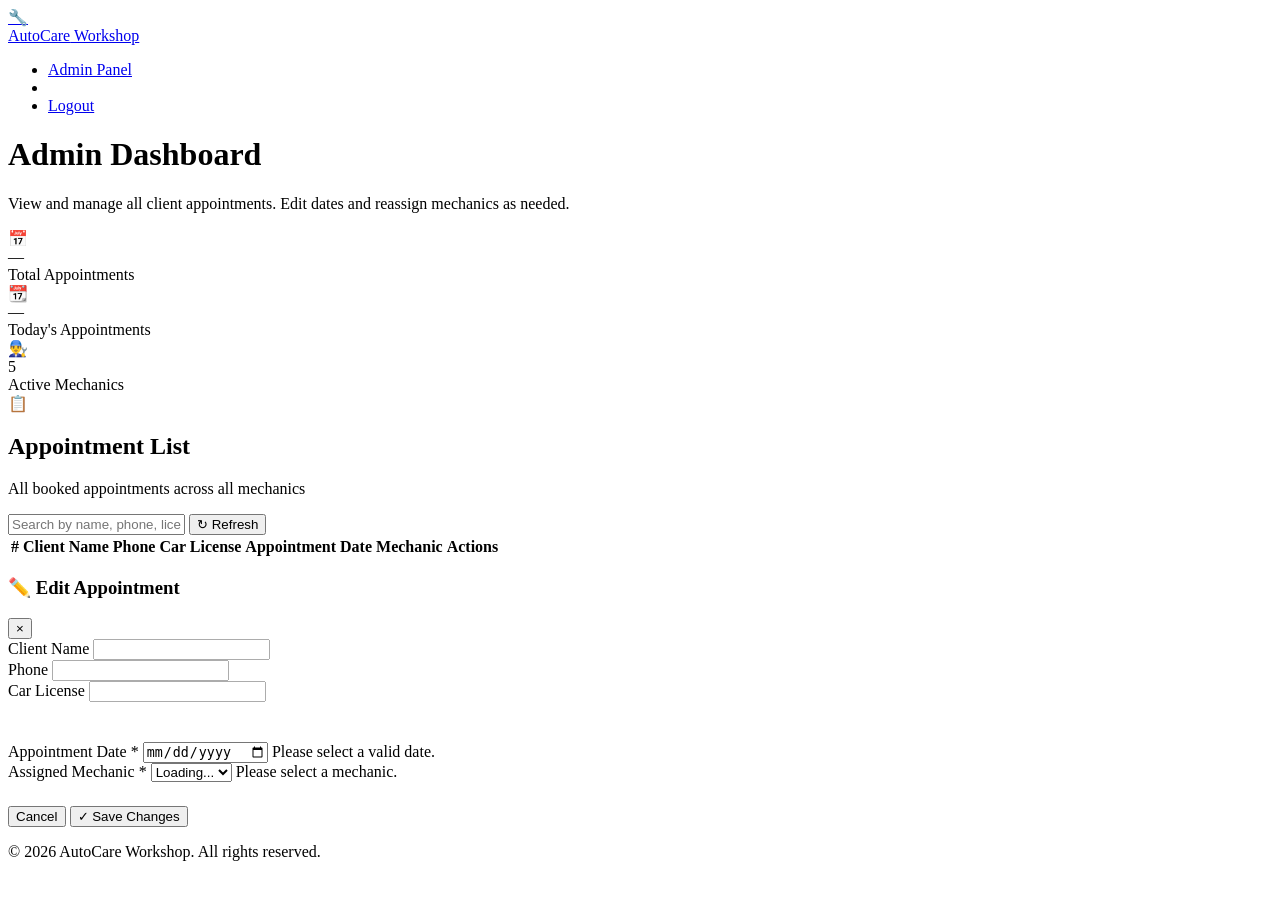
==== admin.html @ 13dbe958 "Add files via upload" ====
<!DOCTYPE html>
<html lang="en">
<head>
    <meta charset="UTF-8">
    <meta name="viewport" content="width=device-width, initial-scale=1.0">
    <meta name="description" content="Admin panel for managing car workshop appointments. View, edit, and reassign client bookings.">
    <title>AutoCare Workshop — Admin Panel</title>
    <link rel="stylesheet" href="css/style.css">
</head>
<body>
    <nav class="navbar">
        <div class="navbar-content">
            <a href="admin.html" class="navbar-brand">
                <div class="brand-icon">🔧</div>
                <div class="brand-text"><span>AutoCare</span> Workshop</div>
            </a>
            <ul class="navbar-links">
                <li><a href="admin.html" class="active">Admin Panel</a></li>
                <li><span class="navbar-user" id="navUser"></span></li>
                <li><a href="#" id="logoutLink" onclick="logoutUser(); return false;">Logout</a></li>
            </ul>
        </div>
    </nav>
    <div class="toast-container" id="toastContainer"></div>
    <div class="main-container">
        <div class="page-header">
            <h1>Admin <span class="gradient-text">Dashboard</span></h1>
            <p>View and manage all client appointments. Edit dates and reassign mechanics as needed.</p>
        </div>
        <div class="stats-row" id="statsRow">
            <div class="stat-card">
                <div class="stat-icon">📅</div>
                <div>
                    <div class="stat-value" id="statTotal">—</div>
                    <div class="stat-label">Total Appointments</div>
                </div>
            </div>
            <div class="stat-card">
                <div class="stat-icon">📆</div>
                <div>
                    <div class="stat-value" id="statToday">—</div>
                    <div class="stat-label">Today's Appointments</div>
                </div>
            </div>
            <div class="stat-card">
                <div class="stat-icon">👨‍🔧</div>
                <div>
                    <div class="stat-value" id="statMechanics">5</div>
                    <div class="stat-label">Active Mechanics</div>
                </div>
            </div>
        </div>
        <div class="card">
            <div class="card-header">
                <div class="icon">📋</div>
                <div>
                    <h2>Appointment List</h2>
                    <p>All booked appointments across all mechanics</p>
                </div>
            </div>
            <div class="filter-bar">
                <input type="text" class="search-input" id="searchInput" placeholder="Search by name, phone, license...">
                <button class="btn btn-secondary btn-sm" id="refreshBtn" onclick="loadAppointments()">
                    ↻ Refresh
                </button>
            </div>
            <div class="table-wrapper">
                <table class="data-table" id="appointmentTable">
                    <thead>
                        <tr>
                            <th>#</th>
                            <th>Client Name</th>
                            <th>Phone</th>
                            <th>Car License</th>
                            <th>Appointment Date</th>
                            <th>Mechanic</th>
                            <th>Actions</th>
                        </tr>
                    </thead>
                    <tbody id="appointmentTableBody">
                    </tbody>
                </table>
            </div>
            <div class="empty-state" id="emptyState" style="display: none;">
                <div class="empty-icon">📭</div>
                <h3>No Appointments Found</h3>
                <p>There are no appointments in the system yet. Clients can book through the <a href="index.html" style="color: var(--accent-blue);">booking page</a>.</p>
            </div>
        </div>
    </div>
    <div class="modal-overlay" id="editModal">
        <div class="modal">
            <div class="modal-header">
                <h3>✏️ Edit Appointment</h3>
                <button class="modal-close" onclick="closeEditModal()">&times;</button>
            </div>
            <form id="editForm" novalidate>
                <input type="hidden" id="editAppointmentId">
                <div class="form-grid">
                    <div class="form-group">
                        <label>Client Name</label>
                        <input type="text" id="editClientName" readonly style="opacity: 0.6; cursor: not-allowed;">
                    </div>
                    <div class="form-group">
                        <label>Phone</label>
                        <input type="text" id="editPhone" readonly style="opacity: 0.6; cursor: not-allowed;">
                    </div>
                    <div class="form-group">
                        <label>Car License</label>
                        <input type="text" id="editCarLicense" readonly style="opacity: 0.6; cursor: not-allowed;">
                    </div>
                </div>
                <hr style="border: none; border-top: 1px solid var(--border-color); margin: 1.25rem 0;">
                <div class="form-grid">
                    <div class="form-group">
                        <label for="editDate">Appointment Date <span class="required">*</span></label>
                        <input type="date" id="editDate" required>
                        <span class="error-msg" id="editDateError">Please select a valid date.</span>
                    </div>
                    <div class="form-group">
                        <label for="editMechanic">Assigned Mechanic <span class="required">*</span></label>
                        <select id="editMechanic" required>
                            <option value="">Loading...</option>
                        </select>
                        <span class="error-msg" id="editMechanicError">Please select a mechanic.</span>
                        <div class="mechanic-info" id="editMechanicInfo" style="display: none;">
                            <span class="info-icon">ℹ️</span>
                            <span id="editMechanicInfoText"></span>
                        </div>
                    </div>
                </div>
                <div class="form-actions" style="margin-top: 1.5rem;">
                    <button type="button" class="btn btn-secondary" onclick="closeEditModal()">Cancel</button>
                    <button type="submit" class="btn btn-success" id="saveEditBtn">✓ Save Changes</button>
                </div>
            </form>
        </div>
    </div>
    <footer class="footer">
        <p>&copy; 2026 AutoCare Workshop. All rights reserved.</p>
    </footer>
    <script src="js/auth-guard.js" data-role="admin"></script>
    <script src="js/admin.js"></script>
</body>
</html>
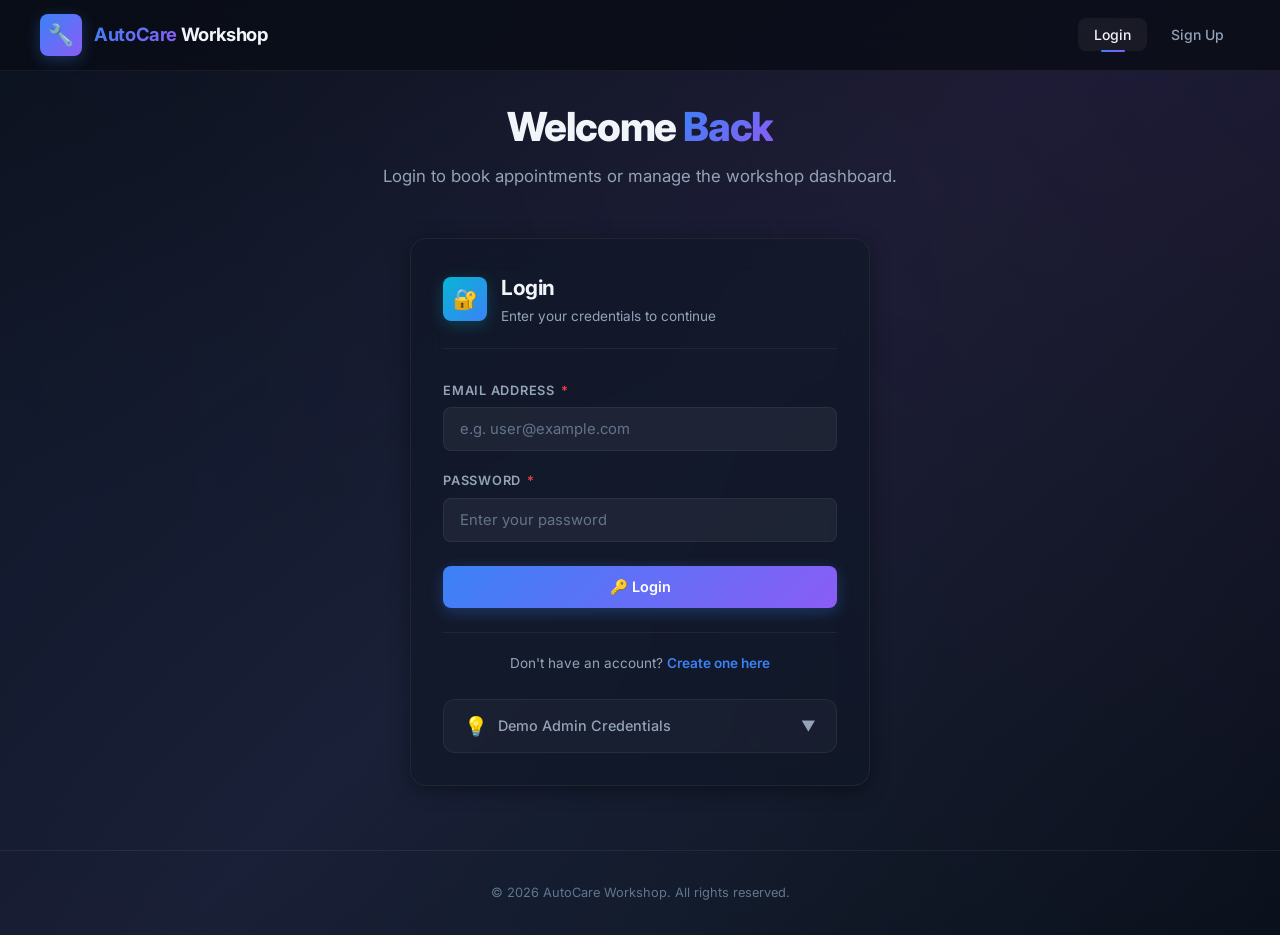
==== commit 8699598c: "Refactor API and frontend, fix booking and layout bugs Backend - Add api/bootstrap.php with shared s" ====
--- a/admin.html
+++ b/admin.html
@@ -5,6 +5,7 @@
     <meta name="viewport" content="width=device-width, initial-scale=1.0">
     <meta name="description" content="Admin panel for managing car workshop appointments. View, edit, and reassign client bookings.">
     <title>AutoCare Workshop — Admin Panel</title>
+    <link rel="icon" href="data:image/svg+xml,<svg xmlns='http://www.w3.org/2000/svg' viewBox='0 0 100 100'><text y='.9em' font-size='90'>🔧</text></svg>">
     <link rel="stylesheet" href="css/style.css">
 </head>
 <body>
@@ -17,7 +18,7 @@
             <ul class="navbar-links">
                 <li><a href="admin.html" class="active">Admin Panel</a></li>
                 <li><span class="navbar-user" id="navUser"></span></li>
-                <li><a href="#" id="logoutLink" onclick="logoutUser(); return false;">Logout</a></li>
+                <li><a href="login.html" id="logoutLink" onclick="logoutUser(); return false;">Logout</a></li>
             </ul>
         </div>
     </nav>
@@ -43,9 +44,16 @@
                 </div>
             </div>
             <div class="stat-card">
+                <div class="stat-icon">⏭️</div>
+                <div>
+                    <div class="stat-value" id="statUpcoming">—</div>
+                    <div class="stat-label">Upcoming</div>
+                </div>
+            </div>
+            <div class="stat-card">
                 <div class="stat-icon">👨‍🔧</div>
                 <div>
-                    <div class="stat-value" id="statMechanics">5</div>
+                    <div class="stat-value" id="statMechanics">—</div>
                     <div class="stat-label">Active Mechanics</div>
                 </div>
             </div>
@@ -59,8 +67,8 @@
                 </div>
             </div>
             <div class="filter-bar">
-                <input type="text" class="search-input" id="searchInput" placeholder="Search by name, phone, license...">
-                <button class="btn btn-secondary btn-sm" id="refreshBtn" onclick="loadAppointments()">
+                <input type="text" class="search-input" id="searchInput" placeholder="Search by name, phone, license, mechanic or date...">
+                <button class="btn btn-secondary btn-sm" id="refreshBtn" type="button">
                     ↻ Refresh
                 </button>
             </div>
@@ -84,7 +92,7 @@
             <div class="empty-state" id="emptyState" style="display: none;">
                 <div class="empty-icon">📭</div>
                 <h3>No Appointments Found</h3>
-                <p>There are no appointments in the system yet. Clients can book through the <a href="index.html" style="color: var(--accent-blue);">booking page</a>.</p>
+                <p>There are no appointments in the system yet.</p>
             </div>
         </div>
     </div>
@@ -92,25 +100,24 @@
         <div class="modal">
             <div class="modal-header">
                 <h3>✏️ Edit Appointment</h3>
-                <button class="modal-close" onclick="closeEditModal()">&times;</button>
+                <button class="modal-close" type="button" aria-label="Close" onclick="closeEditModal()">&times;</button>
             </div>
             <form id="editForm" novalidate>
-                <input type="hidden" id="editAppointmentId">
                 <div class="form-grid">
                     <div class="form-group">
-                        <label>Client Name</label>
-                        <input type="text" id="editClientName" readonly style="opacity: 0.6; cursor: not-allowed;">
+                        <label for="editClientName">Client Name</label>
+                        <input type="text" id="editClientName" readonly>
                     </div>
                     <div class="form-group">
-                        <label>Phone</label>
-                        <input type="text" id="editPhone" readonly style="opacity: 0.6; cursor: not-allowed;">
+                        <label for="editPhone">Phone</label>
+                        <input type="text" id="editPhone" readonly>
                     </div>
                     <div class="form-group">
-                        <label>Car License</label>
-                        <input type="text" id="editCarLicense" readonly style="opacity: 0.6; cursor: not-allowed;">
+                        <label for="editCarLicense">Car License</label>
+                        <input type="text" id="editCarLicense" readonly>
                     </div>
                 </div>
-                <hr style="border: none; border-top: 1px solid var(--border-color); margin: 1.25rem 0;">
+                <hr class="modal-divider">
                 <div class="form-grid">
                     <div class="form-group">
                         <label for="editDate">Appointment Date <span class="required">*</span></label>
@@ -139,6 +146,7 @@
     <footer class="footer">
         <p>&copy; 2026 AutoCare Workshop. All rights reserved.</p>
     </footer>
+    <script src="js/common.js"></script>
     <script src="js/auth-guard.js" data-role="admin"></script>
     <script src="js/admin.js"></script>
 </body>
--- a/css/style.css
+++ b/css/style.css
@@ -0,0 +1,1129 @@
+
+@import url('https://fonts.googleapis.com/css2?family=Inter:wght@300;400;500;600;700;800&display=swap');
+:root {
+    --bg-primary: #0a0e17;
+    --bg-secondary: #111827;
+    --bg-card: rgba(17, 24, 39, 0.7);
+    --bg-glass: rgba(255, 255, 255, 0.03);
+    --bg-input: rgba(255, 255, 255, 0.05);
+    --text-primary: #f1f5f9;
+    --text-secondary: #94a3b8;
+    --text-muted: #64748b;
+    --accent-blue: #3b82f6;
+    --accent-blue-light: #60a5fa;
+    --accent-cyan: #06b6d4;
+    --accent-purple: #8b5cf6;
+    --accent-green: #10b981;
+    --accent-orange: #f59e0b;
+    --accent-red: #ef4444;
+    --gradient-primary: linear-gradient(135deg, #3b82f6, #8b5cf6);
+    --gradient-accent: linear-gradient(135deg, #06b6d4, #3b82f6);
+    --gradient-success: linear-gradient(135deg, #10b981, #06b6d4);
+    --gradient-bg: linear-gradient(135deg, #0a0e17 0%, #1a1a2e 50%, #0a0e17 100%);
+    --border-color: rgba(255, 255, 255, 0.06);
+    --border-hover: rgba(255, 255, 255, 0.12);
+    --shadow-sm: 0 1px 3px rgba(0, 0, 0, 0.3);
+    --shadow-md: 0 4px 20px rgba(0, 0, 0, 0.4);
+    --shadow-lg: 0 10px 40px rgba(0, 0, 0, 0.5);
+    --shadow-glow: 0 0 30px rgba(59, 130, 246, 0.15);
+    --radius-sm: 8px;
+    --radius-md: 12px;
+    --radius-lg: 16px;
+    --radius-xl: 24px;
+    --transition: all 0.3s cubic-bezier(0.4, 0, 0.2, 1);
+}
+*,
+*::before,
+*::after {
+    margin: 0;
+    padding: 0;
+    box-sizing: border-box;
+}
+html {
+    scroll-behavior: smooth;
+}
+body {
+    font-family: 'Inter', -apple-system, BlinkMacSystemFont, sans-serif;
+    background: var(--gradient-bg);
+    color: var(--text-primary);
+    min-height: 100vh;
+    line-height: 1.6;
+    overflow-x: hidden;
+    -webkit-font-smoothing: antialiased;
+}
+body::before {
+    content: '';
+    position: fixed;
+    top: -50%;
+    left: -50%;
+    width: 200%;
+    height: 200%;
+    background: radial-gradient(circle at 20% 50%, rgba(59, 130, 246, 0.06) 0%, transparent 50%),
+                radial-gradient(circle at 80% 20%, rgba(139, 92, 246, 0.06) 0%, transparent 50%),
+                radial-gradient(circle at 50% 80%, rgba(6, 182, 212, 0.04) 0%, transparent 50%);
+    pointer-events: none;
+    z-index: 0;
+    animation: bgFloat 20s ease-in-out infinite;
+}
+@keyframes bgFloat {
+    0%, 100% { transform: translate(0, 0) rotate(0deg); }
+    33% { transform: translate(20px, -20px) rotate(1deg); }
+    66% { transform: translate(-10px, 15px) rotate(-1deg); }
+}
+.navbar {
+    position: sticky;
+    top: 0;
+    z-index: 100;
+    backdrop-filter: blur(20px);
+    -webkit-backdrop-filter: blur(20px);
+    background: rgba(10, 14, 23, 0.85);
+    border-bottom: 1px solid var(--border-color);
+    padding: 0 2rem;
+}
+.navbar-content {
+    max-width: 1200px;
+    margin: 0 auto;
+    display: flex;
+    align-items: center;
+    justify-content: space-between;
+    height: 70px;
+}
+.navbar-brand {
+    display: flex;
+    align-items: center;
+    gap: 12px;
+    text-decoration: none;
+    color: var(--text-primary);
+}
+.navbar-brand .brand-icon {
+    width: 42px;
+    height: 42px;
+    background: var(--gradient-primary);
+    border-radius: var(--radius-sm);
+    display: flex;
+    align-items: center;
+    justify-content: center;
+    font-size: 1.3rem;
+    box-shadow: 0 4px 15px rgba(59, 130, 246, 0.3);
+}
+.navbar-brand .brand-text {
+    font-size: 1.15rem;
+    font-weight: 700;
+    letter-spacing: -0.02em;
+}
+.navbar-brand .brand-text span {
+    background: var(--gradient-primary);
+    -webkit-background-clip: text;
+    -webkit-text-fill-color: transparent;
+    background-clip: text;
+}
+.navbar-links {
+    display: flex;
+    align-items: center;
+    gap: 8px;
+    list-style: none;
+}
+.navbar-links a {
+    text-decoration: none;
+    color: var(--text-secondary);
+    font-size: 0.875rem;
+    font-weight: 500;
+    padding: 8px 16px;
+    border-radius: var(--radius-sm);
+    transition: var(--transition);
+    position: relative;
+}
+.navbar-links a:hover,
+.navbar-links a.active {
+    color: var(--text-primary);
+    background: var(--bg-input);
+}
+.navbar-links a.active::after {
+    content: '';
+    position: absolute;
+    bottom: -1px;
+    left: 50%;
+    transform: translateX(-50%);
+    width: 24px;
+    height: 2px;
+    background: var(--gradient-primary);
+    border-radius: 2px;
+}
+.main-container {
+    position: relative;
+    z-index: 1;
+    max-width: 1200px;
+    margin: 0 auto;
+    padding: 2rem;
+}
+.page-header {
+    text-align: center;
+    margin-bottom: 3rem;
+    animation: fadeInDown 0.6s ease-out;
+}
+.page-header h1 {
+    font-size: 2.5rem;
+    font-weight: 800;
+    letter-spacing: -0.03em;
+    margin-bottom: 0.75rem;
+    line-height: 1.2;
+}
+.page-header h1 .gradient-text {
+    background: var(--gradient-primary);
+    -webkit-background-clip: text;
+    -webkit-text-fill-color: transparent;
+    background-clip: text;
+}
+.page-header p {
+    color: var(--text-secondary);
+    font-size: 1.05rem;
+    max-width: 600px;
+    margin: 0 auto;
+}
+.card {
+    background: var(--bg-card);
+    backdrop-filter: blur(16px);
+    -webkit-backdrop-filter: blur(16px);
+    border: 1px solid var(--border-color);
+    border-radius: var(--radius-lg);
+    padding: 2rem;
+    box-shadow: var(--shadow-md);
+    transition: var(--transition);
+    animation: fadeInUp 0.6s ease-out;
+}
+.card:hover {
+    border-color: var(--border-hover);
+    box-shadow: var(--shadow-lg);
+}
+.card-header {
+    display: flex;
+    align-items: center;
+    gap: 14px;
+    margin-bottom: 2rem;
+    padding-bottom: 1.25rem;
+    border-bottom: 1px solid var(--border-color);
+}
+.card-header .icon {
+    width: 44px;
+    height: 44px;
+    background: var(--gradient-accent);
+    border-radius: var(--radius-sm);
+    display: flex;
+    align-items: center;
+    justify-content: center;
+    font-size: 1.25rem;
+    flex-shrink: 0;
+    box-shadow: 0 4px 15px rgba(6, 182, 212, 0.25);
+}
+.card-header h2 {
+    font-size: 1.3rem;
+    font-weight: 700;
+    letter-spacing: -0.02em;
+}
+.card-header p {
+    color: var(--text-secondary);
+    font-size: 0.85rem;
+    margin-top: 2px;
+}
+.form-grid {
+    display: grid;
+    grid-template-columns: repeat(2, 1fr);
+    gap: 1.25rem;
+}
+.form-group {
+    display: flex;
+    flex-direction: column;
+    gap: 6px;
+}
+.form-group.full-width {
+    grid-column: 1 / -1;
+}
+.form-group label {
+    font-size: 0.8rem;
+    font-weight: 600;
+    color: var(--text-secondary);
+    text-transform: uppercase;
+    letter-spacing: 0.06em;
+}
+.form-group label .required {
+    color: var(--accent-red);
+    margin-left: 2px;
+}
+.form-group input,
+.form-group select,
+.form-group textarea {
+    width: 100%;
+    padding: 12px 16px;
+    background: var(--bg-input);
+    border: 1px solid var(--border-color);
+    border-radius: var(--radius-sm);
+    color: var(--text-primary);
+    font-family: 'Inter', sans-serif;
+    font-size: 0.925rem;
+    transition: var(--transition);
+    outline: none;
+}
+.form-group input:focus,
+.form-group select:focus,
+.form-group textarea:focus {
+    border-color: var(--accent-blue);
+    background: rgba(59, 130, 246, 0.05);
+    box-shadow: 0 0 0 3px rgba(59, 130, 246, 0.1);
+}
+.form-group input::placeholder,
+.form-group textarea::placeholder {
+    color: var(--text-muted);
+}
+.form-group input.error,
+.form-group select.error {
+    border-color: var(--accent-red);
+    box-shadow: 0 0 0 3px rgba(239, 68, 68, 0.1);
+}
+.form-group .error-msg {
+    font-size: 0.75rem;
+    color: var(--accent-red);
+    display: none;
+    margin-top: 2px;
+}
+.form-group .error-msg.visible {
+    display: block;
+    animation: fadeIn 0.3s ease-out;
+}
+.form-group select {
+    cursor: pointer;
+    appearance: none;
+    background-image: url("data:image/svg+xml,%3Csvg xmlns='http://www.w3.org/2000/svg' width='12' height='12' viewBox='0 0 24 24' fill='none' stroke='%2394a3b8' stroke-width='2' stroke-linecap='round' stroke-linejoin='round'%3E%3Cpolyline points='6 9 12 15 18 9'%3E%3C/polyline%3E%3C/svg%3E");
+    background-repeat: no-repeat;
+    background-position: right 14px center;
+    padding-right: 40px;
+}
+.form-group select option {
+    background: var(--bg-secondary);
+    color: var(--text-primary);
+}
+.form-group .input-help {
+    font-size: 0.72rem;
+    color: var(--text-muted);
+    font-style: italic;
+}
+.btn {
+    display: inline-flex;
+    align-items: center;
+    justify-content: center;
+    gap: 8px;
+    padding: 12px 28px;
+    font-family: 'Inter', sans-serif;
+    font-size: 0.9rem;
+    font-weight: 600;
+    border: none;
+    border-radius: var(--radius-sm);
+    cursor: pointer;
+    transition: var(--transition);
+    text-decoration: none;
+    position: relative;
+    overflow: hidden;
+}
+.btn-primary {
+    background: var(--gradient-primary);
+    color: #fff;
+    box-shadow: 0 4px 15px rgba(59, 130, 246, 0.3);
+}
+.btn-primary:hover {
+    transform: translateY(-2px);
+    box-shadow: 0 8px 25px rgba(59, 130, 246, 0.4);
+}
+.btn-primary:active {
+    transform: translateY(0);
+}
+.btn-primary:disabled {
+    opacity: 0.6;
+    cursor: not-allowed;
+    transform: none;
+}
+.btn-success {
+    background: var(--gradient-success);
+    color: #fff;
+    box-shadow: 0 4px 15px rgba(16, 185, 129, 0.3);
+}
+.btn-success:hover {
+    transform: translateY(-2px);
+    box-shadow: 0 8px 25px rgba(16, 185, 129, 0.4);
+}
+.btn-secondary {
+    background: var(--bg-input);
+    color: var(--text-secondary);
+    border: 1px solid var(--border-color);
+}
+.btn-secondary:hover {
+    color: var(--text-primary);
+    border-color: var(--border-hover);
+    background: rgba(255, 255, 255, 0.08);
+}
+.btn-danger {
+    background: linear-gradient(135deg, #ef4444, #dc2626);
+    color: #fff;
+    box-shadow: 0 4px 15px rgba(239, 68, 68, 0.3);
+}
+.btn-danger:hover {
+    transform: translateY(-2px);
+    box-shadow: 0 8px 25px rgba(239, 68, 68, 0.4);
+}
+.btn-sm {
+    padding: 8px 16px;
+    font-size: 0.8rem;
+}
+.form-actions {
+    display: flex;
+    gap: 12px;
+    margin-top: 1.5rem;
+    justify-content: flex-end;
+}
+.spinner {
+    display: inline-block;
+    width: 18px;
+    height: 18px;
+    border: 2px solid rgba(255, 255, 255, 0.3);
+    border-top-color: #fff;
+    border-radius: 50%;
+    animation: spin 0.6s linear infinite;
+}
+@keyframes spin {
+    to { transform: rotate(360deg); }
+}
+.toast-container {
+    position: fixed;
+    top: 90px;
+    right: 20px;
+    z-index: 9999;
+    display: flex;
+    flex-direction: column;
+    gap: 10px;
+}
+.toast {
+    display: flex;
+    align-items: center;
+    gap: 12px;
+    padding: 14px 20px;
+    background: var(--bg-secondary);
+    border: 1px solid var(--border-color);
+    border-radius: var(--radius-md);
+    backdrop-filter: blur(16px);
+    box-shadow: var(--shadow-lg);
+    min-width: 320px;
+    max-width: 450px;
+    animation: slideInRight 0.4s cubic-bezier(0.34, 1.56, 0.64, 1);
+    transition: var(--transition);
+}
+.toast.removing {
+    animation: slideOutRight 0.3s ease-in forwards;
+}
+.toast-icon {
+    flex-shrink: 0;
+    width: 32px;
+    height: 32px;
+    border-radius: var(--radius-sm);
+    display: flex;
+    align-items: center;
+    justify-content: center;
+    font-size: 1rem;
+}
+.toast.success .toast-icon {
+    background: rgba(16, 185, 129, 0.15);
+    color: var(--accent-green);
+}
+.toast.success {
+    border-left: 3px solid var(--accent-green);
+}
+.toast.error .toast-icon {
+    background: rgba(239, 68, 68, 0.15);
+    color: var(--accent-red);
+}
+.toast.error {
+    border-left: 3px solid var(--accent-red);
+}
+.toast.warning .toast-icon {
+    background: rgba(245, 158, 11, 0.15);
+    color: var(--accent-orange);
+}
+.toast.warning {
+    border-left: 3px solid var(--accent-orange);
+}
+.toast.info .toast-icon {
+    background: rgba(59, 130, 246, 0.15);
+    color: var(--accent-blue);
+}
+.toast.info {
+    border-left: 3px solid var(--accent-blue);
+}
+.toast-content {
+    flex: 1;
+}
+.toast-content .toast-title {
+    font-size: 0.85rem;
+    font-weight: 600;
+    margin-bottom: 2px;
+}
+.toast-content .toast-message {
+    font-size: 0.8rem;
+    color: var(--text-secondary);
+    line-height: 1.4;
+}
+.toast-close {
+    background: none;
+    border: none;
+    color: var(--text-muted);
+    cursor: pointer;
+    padding: 4px;
+    font-size: 1.1rem;
+    transition: var(--transition);
+}
+.toast-close:hover {
+    color: var(--text-primary);
+}
+.table-wrapper {
+    overflow-x: auto;
+    border-radius: var(--radius-md);
+    border: 1px solid var(--border-color);
+}
+.data-table {
+    width: 100%;
+    border-collapse: collapse;
+    font-size: 0.875rem;
+}
+.data-table thead {
+    background: rgba(255, 255, 255, 0.03);
+}
+.data-table th {
+    padding: 14px 16px;
+    text-align: left;
+    font-weight: 600;
+    font-size: 0.75rem;
+    text-transform: uppercase;
+    letter-spacing: 0.06em;
+    color: var(--text-secondary);
+    border-bottom: 1px solid var(--border-color);
+    white-space: nowrap;
+}
+.data-table td {
+    padding: 14px 16px;
+    border-bottom: 1px solid var(--border-color);
+    color: var(--text-primary);
+    vertical-align: middle;
+}
+.data-table tbody tr {
+    transition: var(--transition);
+}
+.data-table tbody tr:hover {
+    background: rgba(59, 130, 246, 0.04);
+}
+.data-table tbody tr:last-child td {
+    border-bottom: none;
+}
+.mechanic-badge {
+    display: inline-flex;
+    align-items: center;
+    gap: 6px;
+    padding: 4px 12px;
+    background: rgba(139, 92, 246, 0.12);
+    color: var(--accent-purple);
+    border-radius: 20px;
+    font-size: 0.8rem;
+    font-weight: 500;
+}
+.date-badge {
+    display: inline-flex;
+    align-items: center;
+    gap: 6px;
+    padding: 4px 12px;
+    background: rgba(6, 182, 212, 0.12);
+    color: var(--accent-cyan);
+    border-radius: 20px;
+    font-size: 0.8rem;
+    font-weight: 500;
+}
+.empty-state {
+    text-align: center;
+    padding: 4rem 2rem;
+    color: var(--text-muted);
+}
+.empty-state .empty-icon {
+    font-size: 3rem;
+    margin-bottom: 1rem;
+    opacity: 0.5;
+}
+.empty-state h3 {
+    font-size: 1.1rem;
+    margin-bottom: 0.5rem;
+    color: var(--text-secondary);
+}
+.empty-state p {
+    font-size: 0.85rem;
+}
+.modal-overlay {
+    display: none;
+    position: fixed;
+    top: 0;
+    left: 0;
+    width: 100%;
+    height: 100%;
+    background: rgba(0, 0, 0, 0.6);
+    backdrop-filter: blur(6px);
+    z-index: 1000;
+    align-items: center;
+    justify-content: center;
+    animation: fadeIn 0.2s ease-out;
+}
+.modal-overlay.active {
+    display: flex;
+}
+.modal {
+    background: var(--bg-secondary);
+    border: 1px solid var(--border-color);
+    border-radius: var(--radius-lg);
+    padding: 2rem;
+    width: 90%;
+    max-width: 520px;
+    box-shadow: var(--shadow-lg);
+    animation: scaleIn 0.3s cubic-bezier(0.34, 1.56, 0.64, 1);
+    max-height: 90vh;
+    overflow-y: auto;
+}
+.modal-header {
+    display: flex;
+    align-items: center;
+    justify-content: space-between;
+    margin-bottom: 1.5rem;
+    padding-bottom: 1rem;
+    border-bottom: 1px solid var(--border-color);
+}
+.modal-header h3 {
+    font-size: 1.15rem;
+    font-weight: 700;
+}
+.modal-close {
+    background: none;
+    border: none;
+    color: var(--text-muted);
+    cursor: pointer;
+    font-size: 1.5rem;
+    padding: 4px;
+    transition: var(--transition);
+    line-height: 1;
+}
+.modal-close:hover {
+    color: var(--text-primary);
+}
+.modal .form-grid {
+    grid-template-columns: 1fr;
+}
+.help-section {
+    margin-top: 2rem;
+    animation: fadeInUp 0.6s ease-out 0.2s both;
+}
+.help-toggle {
+    display: flex;
+    align-items: center;
+    gap: 10px;
+    background: var(--bg-glass);
+    border: 1px solid var(--border-color);
+    border-radius: var(--radius-md);
+    padding: 14px 20px;
+    cursor: pointer;
+    width: 100%;
+    color: var(--text-secondary);
+    font-family: 'Inter', sans-serif;
+    font-size: 0.9rem;
+    font-weight: 500;
+    transition: var(--transition);
+}
+.help-toggle:hover {
+    color: var(--text-primary);
+    border-color: var(--border-hover);
+    background: rgba(255, 255, 255, 0.05);
+}
+.help-toggle .help-icon {
+    font-size: 1.2rem;
+}
+.help-toggle .chevron {
+    margin-left: auto;
+    transition: transform 0.3s ease;
+}
+.help-toggle.active .chevron {
+    transform: rotate(180deg);
+}
+.help-content {
+    max-height: 0;
+    overflow: hidden;
+    transition: max-height 0.4s cubic-bezier(0.4, 0, 0.2, 1);
+}
+.help-content.active {
+    max-height: 800px;
+}
+.help-content-inner {
+    padding: 1.5rem;
+    background: var(--bg-card);
+    border: 1px solid var(--border-color);
+    border-top: none;
+    border-radius: 0 0 var(--radius-md) var(--radius-md);
+}
+.help-item {
+    display: flex;
+    gap: 12px;
+    padding: 12px 0;
+    border-bottom: 1px solid var(--border-color);
+}
+.help-item:last-child {
+    border-bottom: none;
+}
+.help-item .step {
+    width: 28px;
+    height: 28px;
+    background: var(--gradient-primary);
+    border-radius: 50%;
+    display: flex;
+    align-items: center;
+    justify-content: center;
+    font-size: 0.75rem;
+    font-weight: 700;
+    flex-shrink: 0;
+}
+.help-item .help-text h4 {
+    font-size: 0.85rem;
+    font-weight: 600;
+    margin-bottom: 2px;
+}
+.help-item .help-text p {
+    font-size: 0.8rem;
+    color: var(--text-secondary);
+    line-height: 1.4;
+}
+.mechanic-info {
+    display: flex;
+    align-items: center;
+    gap: 8px;
+    padding: 10px 14px;
+    background: rgba(59, 130, 246, 0.06);
+    border: 1px solid rgba(59, 130, 246, 0.15);
+    border-radius: var(--radius-sm);
+    margin-top: 8px;
+    font-size: 0.8rem;
+    color: var(--accent-blue-light);
+}
+.mechanic-info .info-icon {
+    font-size: 1rem;
+}
+.stats-row {
+    display: grid;
+    grid-template-columns: repeat(auto-fit, minmax(200px, 1fr));
+    gap: 1rem;
+    margin-bottom: 2rem;
+}
+.stat-card {
+    background: var(--bg-card);
+    backdrop-filter: blur(16px);
+    border: 1px solid var(--border-color);
+    border-radius: var(--radius-md);
+    padding: 1.25rem;
+    display: flex;
+    align-items: center;
+    gap: 14px;
+    transition: var(--transition);
+    animation: fadeInUp 0.6s ease-out;
+}
+.stat-card:hover {
+    border-color: var(--border-hover);
+    transform: translateY(-2px);
+}
+.stat-card .stat-icon {
+    width: 44px;
+    height: 44px;
+    border-radius: var(--radius-sm);
+    display: flex;
+    align-items: center;
+    justify-content: center;
+    font-size: 1.25rem;
+    flex-shrink: 0;
+}
+.stat-card:nth-child(1) .stat-icon {
+    background: rgba(59, 130, 246, 0.12);
+    color: var(--accent-blue);
+}
+.stat-card:nth-child(2) .stat-icon {
+    background: rgba(16, 185, 129, 0.12);
+    color: var(--accent-green);
+}
+.stat-card:nth-child(3) .stat-icon {
+    background: rgba(139, 92, 246, 0.12);
+    color: var(--accent-purple);
+}
+.stat-card:nth-child(4) .stat-icon {
+    background: rgba(245, 158, 11, 0.12);
+    color: var(--accent-orange);
+}
+.stat-value {
+    font-size: 1.5rem;
+    font-weight: 800;
+    line-height: 1.2;
+}
+.stat-label {
+    font-size: 0.75rem;
+    color: var(--text-muted);
+    text-transform: uppercase;
+    letter-spacing: 0.04em;
+}
+.filter-bar {
+    display: flex;
+    align-items: center;
+    gap: 12px;
+    margin-bottom: 1.5rem;
+    flex-wrap: wrap;
+}
+.filter-bar .search-input {
+    flex: 1;
+    min-width: 200px;
+    padding: 10px 16px 10px 40px;
+    background: var(--bg-input);
+    border: 1px solid var(--border-color);
+    border-radius: var(--radius-sm);
+    color: var(--text-primary);
+    font-family: 'Inter', sans-serif;
+    font-size: 0.875rem;
+    transition: var(--transition);
+    outline: none;
+    background-image: url("data:image/svg+xml,%3Csvg xmlns='http://www.w3.org/2000/svg' width='16' height='16' viewBox='0 0 24 24' fill='none' stroke='%2364748b' stroke-width='2' stroke-linecap='round' stroke-linejoin='round'%3E%3Ccircle cx='11' cy='11' r='8'%3E%3C/circle%3E%3Cline x1='21' y1='21' x2='16.65' y2='16.65'%3E%3C/line%3E%3C/svg%3E");
+    background-repeat: no-repeat;
+    background-position: 14px center;
+}
+.filter-bar .search-input:focus {
+    border-color: var(--accent-blue);
+    box-shadow: 0 0 0 3px rgba(59, 130, 246, 0.1);
+}
+.filter-bar .search-input::placeholder {
+    color: var(--text-muted);
+}
+@keyframes fadeIn {
+    from { opacity: 0; }
+    to { opacity: 1; }
+}
+@keyframes fadeInUp {
+    from {
+        opacity: 0;
+        transform: translateY(20px);
+    }
+    to {
+        opacity: 1;
+        transform: translateY(0);
+    }
+}
+@keyframes fadeInDown {
+    from {
+        opacity: 0;
+        transform: translateY(-20px);
+    }
+    to {
+        opacity: 1;
+        transform: translateY(0);
+    }
+}
+@keyframes slideInRight {
+    from {
+        opacity: 0;
+        transform: translateX(100px);
+    }
+    to {
+        opacity: 1;
+        transform: translateX(0);
+    }
+}
+@keyframes slideOutRight {
+    from {
+        opacity: 1;
+        transform: translateX(0);
+    }
+    to {
+        opacity: 0;
+        transform: translateX(100px);
+    }
+}
+@keyframes scaleIn {
+    from {
+        opacity: 0;
+        transform: scale(0.9);
+    }
+    to {
+        opacity: 1;
+        transform: scale(1);
+    }
+}
+.navbar-user {
+    color: var(--accent-cyan);
+    font-size: 0.85rem;
+    font-weight: 500;
+    padding: 6px 12px;
+    background: rgba(6, 182, 212, 0.08);
+    border-radius: var(--radius-sm);
+    white-space: nowrap;
+}
+.auth-card {
+    max-width: 460px;
+    margin: 0 auto;
+    animation: fadeInUp 0.6s ease-out;
+}
+.auth-footer {
+    text-align: center;
+    margin-top: 1.5rem;
+    padding-top: 1.25rem;
+    border-top: 1px solid var(--border-color);
+}
+.auth-footer p {
+    font-size: 0.85rem;
+    color: var(--text-secondary);
+}
+.auth-footer a {
+    color: var(--accent-blue);
+    text-decoration: none;
+    font-weight: 600;
+    transition: var(--transition);
+}
+.auth-footer a:hover {
+    color: var(--accent-blue-light);
+    text-decoration: underline;
+}
+.footer {
+    text-align: center;
+    padding: 2rem;
+    margin-top: 2rem;
+    border-top: 1px solid var(--border-color);
+    color: var(--text-muted);
+    font-size: 0.8rem;
+}
+.footer a {
+    color: var(--accent-blue);
+    text-decoration: none;
+}
+.footer a:hover {
+    text-decoration: underline;
+}
+.booking-layout {
+    display: grid;
+    grid-template-columns: 1.2fr 1fr;
+    gap: 2rem;
+    align-items: start;
+    max-width: 1200px;
+    margin: 0 auto;
+}
+.booking-column {
+    display: flex;
+    flex-direction: column;
+    gap: 2rem;
+}
+.booking-column .help-section {
+    margin-top: 0;
+}
+.appointments-list {
+    display: flex;
+    flex-direction: column;
+    gap: 1rem;
+}
+.list-message {
+    text-align: center;
+    color: var(--text-muted);
+    padding: 2rem 1.5rem;
+}
+.list-message p {
+    font-size: 0.8rem;
+    margin-top: 4px;
+}
+.list-message-icon {
+    font-size: 2.5rem;
+    margin-bottom: 0.5rem;
+    opacity: 0.5;
+}
+.error-text {
+    color: var(--accent-red);
+}
+.appointment-item {
+    padding: 1.25rem;
+    background: rgba(255, 255, 255, 0.015);
+    border: 1px solid rgba(255, 255, 255, 0.04);
+    border-radius: var(--radius-md);
+    animation: fadeInUp 0.4s ease-out;
+}
+.appointment-item.past {
+    opacity: 0.55;
+}
+.appointment-item-header {
+    display: flex;
+    justify-content: space-between;
+    align-items: flex-start;
+    gap: 12px;
+}
+.appointment-item-header h4 {
+    font-size: 0.95rem;
+    font-weight: 700;
+    color: var(--text-primary);
+}
+.appointment-item-header p {
+    font-size: 0.75rem;
+    color: var(--text-muted);
+}
+.appointment-item-header .date-badge {
+    font-size: 0.75rem;
+    white-space: nowrap;
+}
+.appointment-item-mechanic {
+    display: flex;
+    flex-wrap: wrap;
+    align-items: center;
+    gap: 6px;
+    font-size: 0.8rem;
+    border-top: 1px solid rgba(255, 255, 255, 0.04);
+    padding-top: 8px;
+    margin-top: 8px;
+}
+.appointment-item-mechanic .mechanic-name {
+    color: var(--accent-purple);
+}
+.appointment-item-mechanic .mechanic-specialization {
+    color: var(--text-muted);
+    font-size: 0.75rem;
+}
+.appointment-alert {
+    background: rgba(245, 158, 11, 0.1);
+    border: 1px solid rgba(245, 158, 11, 0.3);
+    border-radius: var(--radius-sm);
+    padding: 10px 12px;
+    margin-bottom: 12px;
+    display: flex;
+    flex-direction: column;
+    align-items: flex-start;
+    gap: 8px;
+    animation: fadeIn 0.4s ease-out;
+}
+.appointment-alert strong {
+    color: var(--accent-orange);
+    font-size: 0.8rem;
+}
+.appointment-alert p {
+    color: var(--text-secondary);
+    font-size: 0.75rem;
+    line-height: 1.3;
+}
+.appointment-alert .btn {
+    font-size: 0.7rem;
+    padding: 4px 8px;
+}
+.table-loading {
+    text-align: center;
+    padding: 2rem !important;
+    color: var(--text-muted) !important;
+}
+.table-loading .spinner {
+    border-color: rgba(148, 163, 184, 0.3);
+    border-top-color: var(--accent-blue);
+    vertical-align: middle;
+    margin-right: 12px;
+}
+.cell-muted {
+    color: var(--text-muted) !important;
+    font-weight: 500;
+}
+.cell-strong {
+    font-weight: 600;
+}
+.cell-mono {
+    font-family: monospace;
+    font-size: 0.85rem;
+}
+input[readonly] {
+    opacity: 0.6;
+    cursor: not-allowed;
+}
+.modal-divider {
+    border: none;
+    border-top: 1px solid var(--border-color);
+    margin: 1.25rem 0;
+}
+.auth-card .form-grid {
+    grid-template-columns: 1fr;
+}
+.auth-card .form-actions {
+    flex-direction: column;
+    align-items: stretch;
+}
+.auth-card .help-section {
+    margin-top: 1.5rem;
+}
+.monospace {
+    font-family: monospace;
+}
+@media (max-width: 768px) {
+    .navbar-content {
+        height: 60px;
+    }
+    .navbar-brand .brand-text {
+        font-size: 1rem;
+    }
+    .navbar-links a {
+        padding: 6px 12px;
+        font-size: 0.8rem;
+    }
+    .main-container {
+        padding: 1.25rem;
+    }
+    .page-header h1 {
+        font-size: 1.75rem;
+    }
+    .page-header p {
+        font-size: 0.9rem;
+    }
+    .card {
+        padding: 1.5rem;
+    }
+    .form-grid {
+        grid-template-columns: 1fr;
+    }
+    .booking-layout {
+        grid-template-columns: 1fr;
+    }
+    .stats-row {
+        grid-template-columns: repeat(2, 1fr);
+    }
+    .filter-bar {
+        flex-direction: column;
+    }
+    .filter-bar .search-input {
+        width: 100%;
+    }
+    .toast {
+        min-width: 280px;
+        max-width: calc(100vw - 40px);
+    }
+}
+@media (max-width: 480px) {
+    .page-header h1 {
+        font-size: 1.5rem;
+    }
+    .navbar {
+        padding: 0 1rem;
+    }
+    .navbar-brand .brand-text,
+    .navbar-user {
+        display: none;
+    }
+    .navbar-links a {
+        white-space: nowrap;
+    }
+    .stats-row {
+        grid-template-columns: 1fr;
+    }
+    .card {
+        padding: 1.25rem;
+    }
+    .form-actions {
+        flex-direction: column;
+    }
+    .form-actions .btn {
+        width: 100%;
+    }
+}
